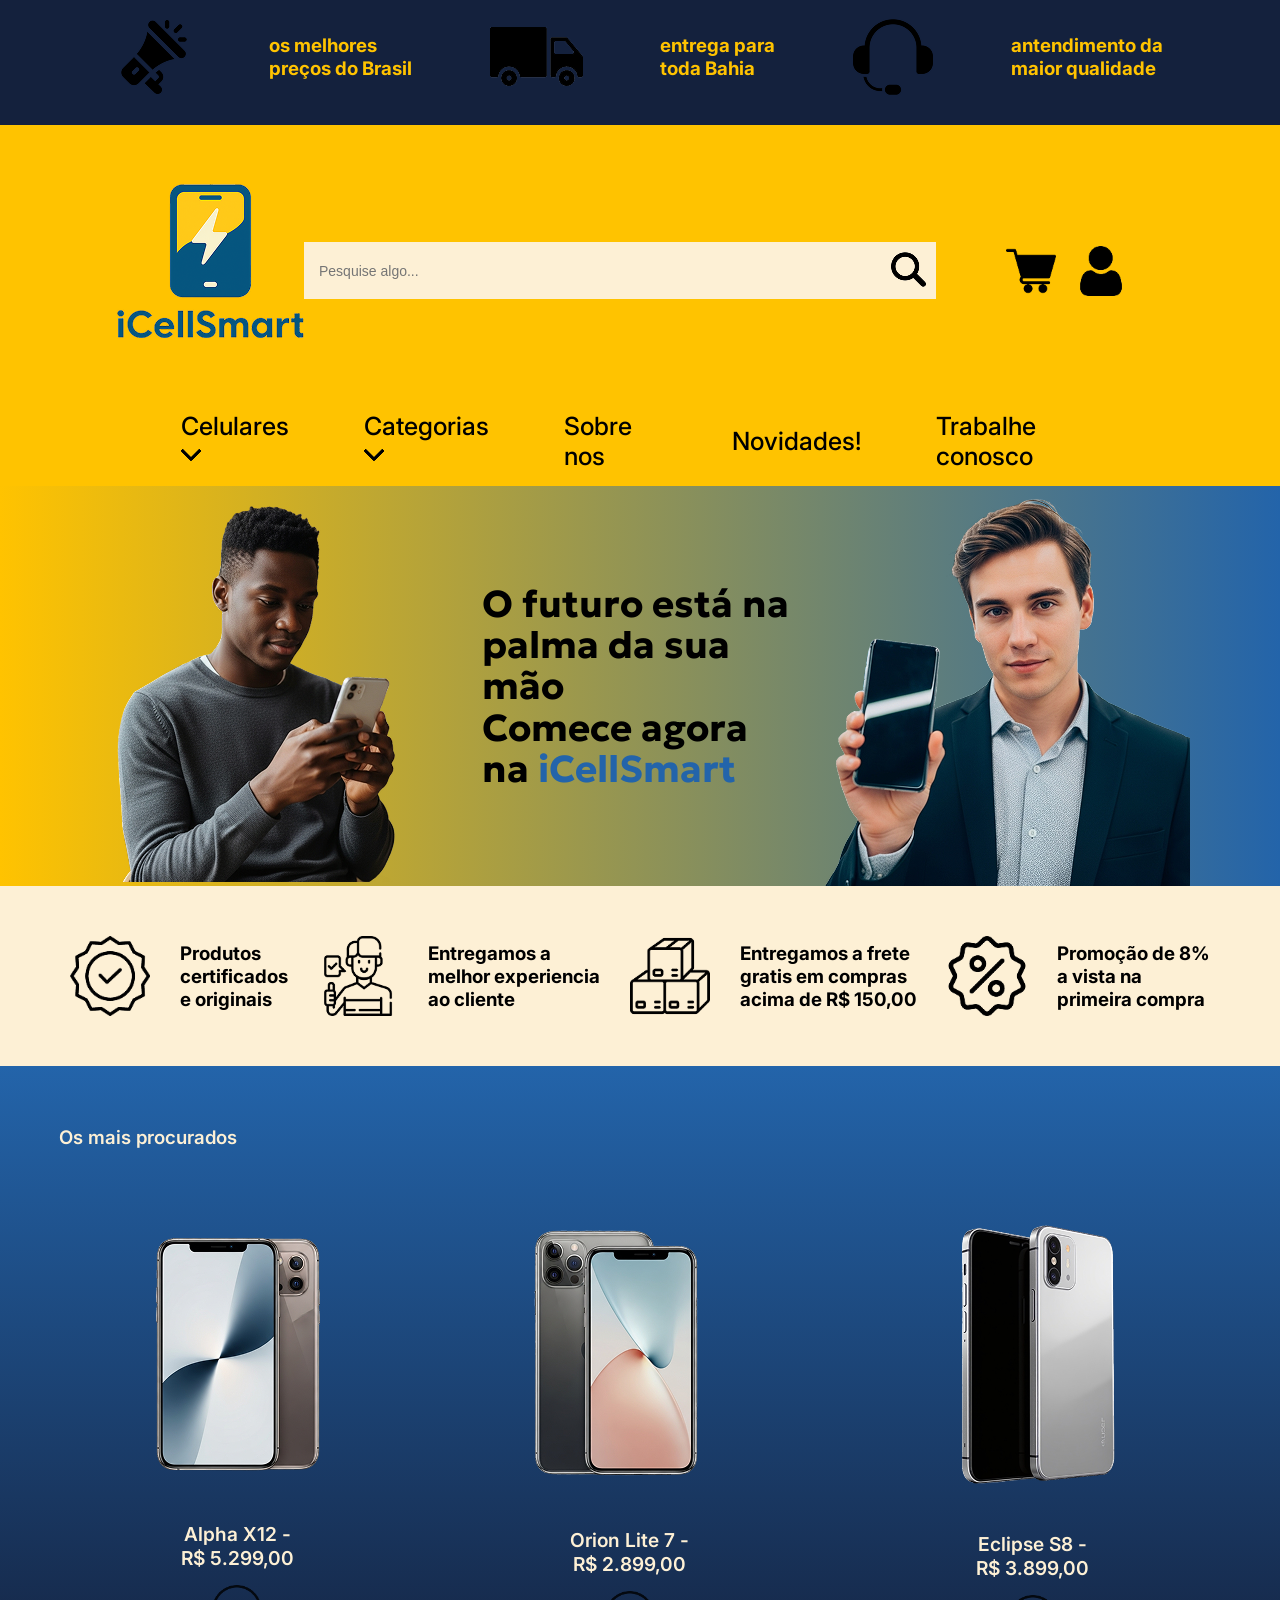
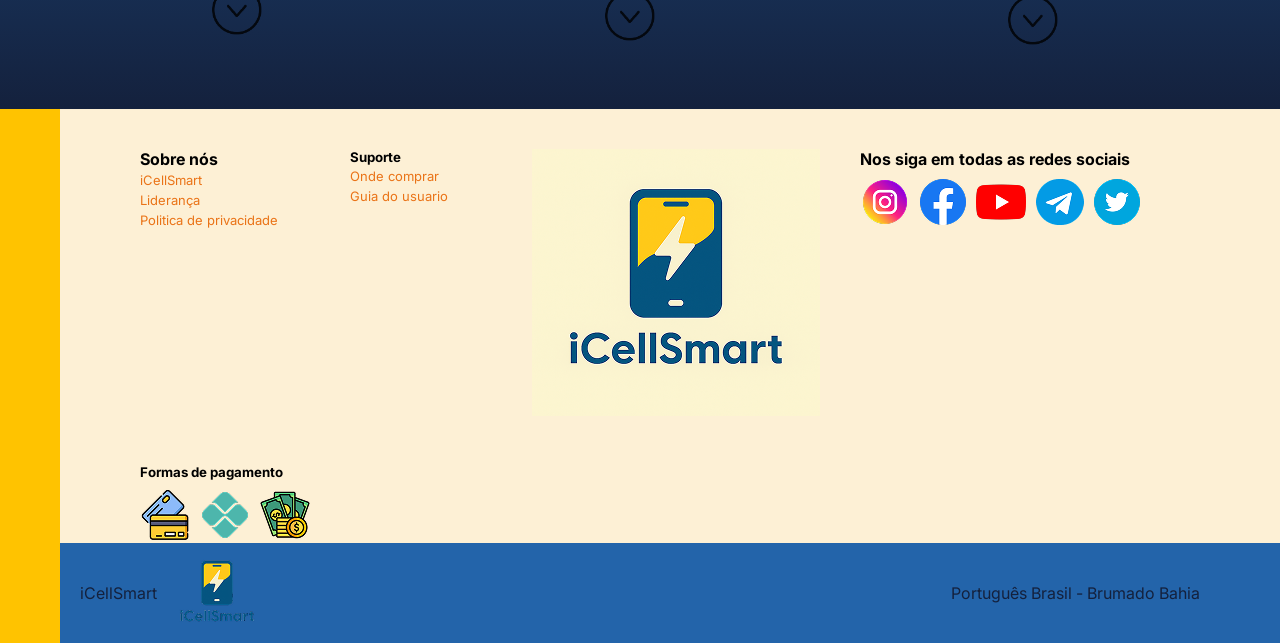
==== index.html @ d21374c1 "first commit" ====
<!DOCTYPE html>
<html lang="pt-br">
<head>
    <meta charset="UTF-8">
    <title>iCellSmart</title>
    <link rel="stylesheet" href="estilo.css">
    <link rel="preconnect" href="https://fonts.googleapis.com">
    <link rel="preconnect" href="https://fonts.gstatic.com" crossorigin>
    <link href="https://fonts.googleapis.com/css2?family=Geologica:wght@100..900&family=Inter:ital,opsz,wght@0,14..32,100..900;1,14..32,100..900&display=swap" rel="stylesheet">
    <link rel="icon" type="image/png" href="imagem/logopequeno 1.png">
</head>
<body>
    <section id="topo">
        <div class="container">  
            <h3 id="lads"><img src="imagem/megaphone.png"> os melhores <br> preços do Brasil <img src="imagem/cargo-truck.png"> entrega para <br> toda Bahia <img src="imagem/support.png"> antendimento da <br> maior qualidade</h3>
        </div>
    
    </section>
    <header id="menu-top">
        <div class="container grid-topo">
            <h1 id="logo">
                <a href="index.html"><img src="imagem/Logo.png"></a>
            </h1>
            <div id="pesq"> 
                <input type="text" placeholder="Pesquise algo...">
                <button><img src="imagem/magnifying-glass 1.png" alt=""></button>
            </div>
            <div class="icones-menu">
                <img src="imagem/shopping-cart.png" alt="">
                <img src="imagem/user1.png" alt="">
                <div id="user-icone">
                    <p>Minha conta</p>
                    <a href=""> Entrar </a> <br>
                    <a href=""> Lista de desejos</a>
                </div>
            </div>
        </div>
        <div>
            <nav class="menu-nav">
                    <ul>
                        <li> <a href="#celulares">Celulares<img src="imagem/left-arrow 1.png" > </a></li>
                        <li> <a href="celulares.html">Categorias<img src="imagem/left-arrow 2.png" > </a></li>
                        <li> <a href="sobrenos.html">Sobre nos</a></li>
                        <li> <a href="novidades.html">Novidades!</a></li>
                        <li> <a href="trabalheconosco.html">Trabalhe conosco</a></li>
                    </ul>
            </nav>
        </div>
    </div>
    </header>
    <section id="banner-principal">
        <div class="conteudo-banner">
            <img src="imagem/homem1.png" alt="" class="imagem-esquerda">
            <div class="texto-banner">
                <h1>O futuro está na palma da sua mão<br>Comece agora na <span class="text-azul">iCellSmart</span></h1>
            </div>
        <img src="imagem/homem2.png" alt="" class="imagem-direita">
    </section>
    <main>
        <section id="info">
            <div class="container">
                <div class="icones">
                    <article class="icones">
                        <img src="imagem/quality.png"> <h3>Produtos <br> certificados <br>e originais</h3>
                        <img src="imagem/customer-service.png"> <h3>Entregamos a<br> melhor experiencia <br> ao cliente </h3>
                        <img src="imagem/boxes.png"> <h3>Entregamos a frete <br> gratis em compras <br> acima de R$ 150,00</h3>
                        <img src="imagem/discount.png"> <h3>Promoção de 8% <br> a vista na <br> primeira compra</h3>
                    </article>

                </div>
            </div>
        </section>
        <section id="celulares">
            <div class="container">
                <h3 id="titul-cel">Os mais procurados</h3>
                <div class="produtos">
                    <article>
                        <img src="imagem/celular1.png">
                        <h2 class="text-branco">Alpha X12 - <br> R$ 5.299,00</h2>
                        <a href="alphax12.html"><img src="imagem/arrow-right1.png"></a>
                    </article>
                    <article>
                        <img src="imagem/celular2.png">
                        <h2 class="text-branco">Orion Lite 7 - <br> R$ 2.899,00</h2>
                        <a href="orionlite7.html"><img src="imagem/arrow-right2.png"></a>
                    </article>
                    <article>
                        <img src="imagem/celular3.png">
                        <h2 class="text-branco">Eclipse S8 - <br> R$ 3.899,00</h2>
                        <a href="eclipses8.html"><img src="imagem/arrow-right3.png"></a>
                    </article>
                </div>
            </div>
        </section>
    </main>
    <footer id="rodape"> 
        <div id="barra-amarela"></div>
        <div class="container grid-rodape">
            <div class="coluna">
                <h4>Sobre nós</h4>
                <ul>
                    <li><a href="">iCellSmart</a></li>
                    <li><a href="">Liderança</a></li>
                    <li><a href="">Politica de privacidade</a></li>
                </ul>
            </div>
            <div class="coluna">
            <h5>Suporte</h5>
                <ul class="coluna">
                    <li><a href="">Onde comprar</a></li>
                    <li><a href="">Guia do usuario</a></li>
                </ul>
            </div>
            <div class="coluna logopeque">
                <h1>
                    <a href="index.html"><img src="imagem/logo2.png"></a>
                </h1>
            </div>
            <div class="coluna">
                <h4>Nos siga em todas as redes sociais</h4>
                <div id="redes">
                    <a href=""><img src="imagem/insta.png" alt=""></a>
                    <a href=""><img src="imagem/face.png" alt=""></a>
                    <a href=""><img src="imagem/youtu.png" alt=""></a>
                    <a href=""><img src="imagem/tele.png" alt=""></a>
                    <a href=""><img src="imagem/twitter.png" alt=""></a>
                </div>
            </div>
            <div class="coluna">
                <h5>Formas de pagamento</h5>
                <div id="paga">
                    <a href=""><img src="imagem/cartao.png" alt=""></a>
                    <a><img src="imagem/pix.png" alt=""></a>
                    <a><img src="imagem/dinhei.png" alt=""></a>
                </div>
            </div>
        </div>
        <div class="barra-abaixo">
            <div style="display: flex; align-items: center; gap: 10px;">    
                <p>iCellSmart</p>
                <img src="imagem/logopequeno.png">
            </div>
            <div>
                <p>Português Brasil - Brumado Bahia</p>
            </div>
        </div>
    </footer>
</body>
</html>
---- estilo.css ----
*{
    margin: 0;
    padding: 0;
    box-sizing: border-box;
}

body{
    background-color: var(--branco);
}

:root{
    --azulescuro: #2364AA;
    --azul: #3DA5D9;
    --azulclaro: #73BFB8;
    --amarelo: #FFC300;
    --laranja: #EA7317;
    --azuldasruas: #14213D;
    --branco: #FDF0D5;
    --fonte-titulo: "Geologica", sans-serif;
    --fonte-texto: "Inter", sans-serif;
}
.container{
    max-width: 1202px;
    margin: 0 auto;
    padding: 0 20px;
}

body{
    font-family: var(--fonte-texto);
}

#topo{
    width: 100%;
    min-height: 125px;
    background-color: var(--azuldasruas);
}

#lads{
    padding: 10px 19px;
    display: flex;
    justify-content: space-around;
    align-items: center;
    color: var(--amarelo);
}

#menu-top{
    width: 100%;
    padding: 15px 0;
    background-color: var(--amarelo);
    display: flex;  
    flex-direction:column ;
    align-items: center;
    gap: 10px;
}

#logo > img{
    width: 70px;
    height: auto;
}

#pesq{
    width: 100%;
    max-width: 737px;
    height: 57px;
    display: flex;
    align-items: center;
    background-color: var(--branco);
}

#pesq > input{
    border: none;
    padding: 10px 15px;
    width: 100%;
    font-size: 14px;
    outline: none;
    background-color: var(--branco);
}

#pesq > button{
    border: none;
    background: none;
    padding: 0 10px;
    cursor: pointer;
}

#pesq > img{
    width: 20px;
    height: 20px;
}

.menu-nav{
    width: 90%;
    margin: 0 auto;
}

.menu-nav > ul{
    display: flex;
    justify-content: center;
    align-items: center;
    gap: 75px;
    list-style: none;
    font-size: 25px;
}

.menu-nav a{
    text-decoration: none;
    color: black;
    font-weight: 500;
    transition: 0.3s;
}

.menu-nav a:hover{
    color: var(--azulescuro);
}

.menu-nav > img{
    width: 12px;
    margin-left: 5px;
}

.icones-menu{
    position: relative;
    display: flex;
    align-items: center;
    gap: 20px;
}

.icones-menu > img{
    width: 50px;
    height: 50px;
    cursor: pointer;
}

#user-icone{
    display: none;
    top: 100%;
    left: 0;
    position: absolute;
    background-color: var(--branco);
    border: 1px solid var(--laranja);
    height: 90px;
    width: 150px;
    z-index: 1;
    margin: 5px;
    padding: 10px;
}

#user-icone p{
    font-weight: 700;
}

#user-icone a{
    text-decoration: none;
    color: black;
    font-weight: 500;
    transition: 0.3s;
}

#user-icone a:hover{
    color: var(--azul);
}

.icones-menu:hover #user-icone{
    display: block;
}

.grid-topo{
    display: grid;
    grid-template-columns: 150px 1fr auto auto;
    align-items: center;
    gap: 70px;
    width: 90%;
    margin: 0 auto;
}

#banner-principal {
    width: 100%;
    height: 400px;
    background: linear-gradient(to right, var(--amarelo), var(--azulescuro));
    display: flex;
    justify-content: center;
    align-items: center;
    overflow: hidden;
}

.conteudo-banner {
    display: flex;
    align-items: center;
    justify-content: space-between;
    width: 90%;
    max-width: 1100px;
}


.texto-banner {
    text-align: left;
    color: black;
    font-family: var(--fonte-titulo);
    font-size: 25px;
    line-height: 1.1;
    font-weight: 400;
}

.text-azul{
    color:var(--azulescuro);
}

#info{
    padding: 30px 0;
    background-color: var(--branco);
}

.icones{
    display: flex;
    justify-content: space-around;
    align-items: center;
}

.icones > img{
    width: 80px;
    height: auto;
}

.icones{
    gap: 30px;
    padding: 10px 0;
}

#celulares{
    padding: 60px 0;
    background-image: linear-gradient(to top, var(--azuldasruas), var(--azulescuro));
}

.produtos{
    display: flex;
    justify-content: space-around;
    align-items: center;
    gap: 30px;
    flex-wrap: wrap;
}

.produtos > article{
    text-align: center;
    transition: transform 0.3s ease, opacity 0.3s ease;
}

.produtos > article > img{
    max-width: 350px;
    height: auto;
    margin-bottom: 15px;
}

#titul-cel{
    color: var(--branco);
    font-family: var(--fonte-texto);
    font-weight: 600;
    text-align: left;
    margin-bottom: 40px;
}

.text-branco{
    color: var(--branco);
    font-family: var(--fonte-texto);
    font-weight: 600;
    font-size: 1.2rem;
    margin-bottom:15px ;
}

.produtos article a img{
    width: 50px;
    opacity: 0.8;
    transition: transform 0.3 ease, opacity 0.3 ease;
}

#rodape{
    position: relative;
    background-color: var(--branco);
    padding: 40px 0 0 0;
    font-family: var(--fonte-texto);
    overflow: hidden;
}

.grid-rodape{
    display: grid;
    grid-template-columns: 1fr 1fr 1fr 1.5fr;
    align-items: start;
    gap: 40px;
    max-width: 1200px;
    margin: 0 auto;
    padding: 0 100px;
    box-sizing: border-box;
}

.grid-rodape > h4{
    font-size: 16px;
    margin-bottom: 10px;
}

.grid-rodape > ul{
    padding: 0;
}

.grid-rodape > li{
    margin-bottom: 5px;
}

.grid-rodape a{
    text-decoration: none;
    color: var(--laranja);
    font-size: 13px;
}

.grid-rodape a:hover{
    color: var(--azuldasruas);
}

.logopeque{
    display: flex;
    justify-content: center;
}

.logopeque > img{
    width: 150px;
    display: block;
    margin: 0 auto;
}

#redes{
    display: flex;
    gap: 10px;
    margin-top: 10px;
}

#redes > img{
    width: 40px;
    margin-right: 10px;
}

#paga{
    display: flex;
    gap: 10px;
    margin-top: 10px;
}

#paga > img{
    width: 40px;
    margin-right: 10px;
}

.barra-abaixo{
    background-color: var(--azulescuro);
    color: var(--azuldasruas);
    display: flex;
    justify-content: space-between;
    align-items: center;
    box-sizing: border-box;
    padding: 0 80px;
    margin-top: 0;
    width: 100%;
}

.barra-abaixo > img{
    width: 50px;
    height: auto;
}

.barra-abaixo > p{
    color: var(--azuldasruas);
    margin: 0;
    font-size: 15px;
}

ul{
    list-style: none;
}

#barra-amarela{
    position: absolute;
    left: 0;
    top: 0;
    width: 60px;
    height: 100%;
    background-color: var(--amarelo);
    z-index: 0;
}

#barra-amarela-sobrenos{
    position: absolute;
    left: 0;
    top: 0;
    width: 60px;
    height: 100%;
    background-color: var(--amarelo);
    z-index: 0;
}

#conteudo{
    width: 100%;
    background-color: var(--branco);
}

.area-interna{
    min-height:600px;
    padding: 10px 20px;
}

.area-interna > h3{
    font-family: var(--fonte-texto);
    font-size: 2.5rem;
    font-weight: 900;
    color: var(--azul);
    margin: 20px 0;
}

.area-interna > p{
    font-size: 1.15rem;
    color: var(--azuldasruas);
    line-height: 150%;
    text-indent: 24px;
    margin-bottom: 13px;
    text-align: justify;
}

.area-interna .imagem-dono{
    width: 250px;
    height: auto;
    border-radius: 20px;
    margin: 10px;
    float: right;
    align-items: center;
}

.area-interna .imagem-esquerda{
     width: 150px;
    height: auto;
    border-radius: 20px;
    margin: 5px;
    float: left;
    align-items: center;
}

.conteudo-novidades{
    max-width: 1000px;
    margin: 60px auto;
    padding: 0 20px;
    display: flex;
    flex-direction: column;
    gap: 40px;
}

.novidade{
    background-color: var(--amarelo);
    padding: 30px;
    border-radius: 12px;
    box-shadow: 0 4px 10px black;
}

.novidade > h2{
    color: var(--azuldasruas);
    margin-bottom: 10px;
    font-size: 1.6rem;
}

#trabalhe{
    background-color: var(--branco);
    color: var(--azuldasruas);
    padding: 60px 20px;
    font-family: var(--fonte-texto);
    min-height: 100vh;
}

.intro-trabalho{
    max-width: 900px;
    margin: 0 auto 40px;
    text-align: center;
}

.intro-trabalho > h1{
    font-family: var(--fonte-titulo);
    color: var(--azuldasruas);
    margin-bottom: 15px;
    font-size: 2.2rem;
}

.intro-trabalho > p1{
    font-size: 1.1rem;
    line-height: 1.6;
}

.requisitos{
    max-width: 800px;
    margin: 0 auto 40px;
    background: var(--branco);
    border-radius: 10px;
    padding: 30px;
    box-shadow: 0 2px 8px black;
}

.requisitos > h2{
    color: var(--azuldasruas);
    margin-bottom: 15px;
}

.requisitos > ul{
    list-style: none;
    padding: 0;
}

.requisitos > li{
    margin-bottom: 10px;
    font-size: 1rem;
}

.candidatura{
    text-align: center;
    max-width: 800px;
    margin: 0 auto;
}

.candidatura h2{
    color: var(--laranja);
    margin-bottom: 15px;
}

.candidatura #gmail{
    color: var(--azulescuro);
    font-size: 1.1rem;

}

#vendas {
    background-image: linear-gradient(to bottom, var(--azulescuro), var(--azul));
    font-family: var(--fonte-texto);
    padding-bottom: 60px;
}

.banner-produtos {
    text-align: center;
    padding: 60px 20px 30px;
    background-color: var(--azulclaro);
    color: var(--azuldasruas);
}

.banner-produtos h1 {
    font-family: var(--fonte-titulo);
    font-size: 2.2rem;
    margin-bottom: 10px; 
}

.banner-produtos p {
    font-size: 1.1rem;
}

.filtros{
    display: flex;
    justify-content: center;
    align-items: center;
    gap: 15px;
    padding: 20px;
}

.filtros input, .filtros select{
    padding: 10px 15px;
    border: 1px solid black;
    border-radius: 10px;
    font-size: 15px;
    width: 250px;
}

.grid-prosutos{
    display: grid;
    grid-template-columns: repeat(auto-fit, minmax(250px 1fr));
    gap: 30px;
    max-width: 1200px;
    margin: 0 auto;
    padding: 30px 20px;
}

.produto{
    background-color: var(--branco);
    border-radius: 20px;
    box-shadow: 0px 5px 15px black;
    text-align: center;
    padding: 20px;
    transition: transform 0.3s ease;
}

.produto:hover {
    transform: translateY(-8px);
}

.produto img{
    width: 180px;
    height: auto;
    margin-bottom: 10px;
}

.produto h2{
    font-size: 1.2rem;
    margin-bottom: 5px;
    color: var(--azuldasruas);
}

.produto p{
    font-size: 1rem;
    font-weight: bold;
    color: var(--azul);
    margin-bottom: 10px;
}

.btn-comprar{
    background-color: var(--azulescuro);
    color: var(--branco);
    padding: 10px 20px;
    text-decoration: none;
    border-radius: 10px;
    transition: background-color 0.3s;
}

.btn-comprar:hover{
    background-color: var(--azul);
}

#produto-detalhe {
    background-color: #f5f7fa;
    padding: 80px 0;
    font-family: var(--fonte-texto);
}

.produtos-container {
    max-width: 1100px;
    margin: 0 auto;
    display: grid;
    grid-template-columns: 1fr 1fr;
    gap: 60px;
    align-items: center;
    background-color: var(--branco);
    padding: 50px;
    border-radius: 20px;
    box-shadow: 0 8px 25px black;
}

.produto-imagem img {
    width: 450px;
    border-radius: 15px;
    transition: transform 0.3s ease;
}

.produto-imagem img:hover{
    transform: scale(1.05);
}

.produto-info h1{
    font-size: 2.3rem;
    color: var(--azuldasruas);
    margin-bottom: 15px;
}

.produto-info .descricao {
    font-size: 1rem;
    color: var(--azuldasruas);
    margin-bottom: 20px;
    line-height: 1.6;
}

.especificacoes {
    list-style: none;
    padding: 0;
    margin-bottom: 30px;
}

.especificacoes li{
    background-color: var(--amarelo);
    margin-bottom: 8px;
    padding: 10px 15px;
    border-radius: 8px;
    font-size: 0.95rem;
    color: var(--laranja);
}

.preco{
    font-size: 1.8rem;
    font-weight: bold;
    color: var(--azulescuro);
    margin-bottom: 25px;
}

.btn-comprar-produto {
    display: inline-block;
    background-color: var(--azulescuro);
    color: var(--branco);
    text-decoration: none;
    padding: 15px 40px;
    border-radius: 10px;
    font-size: 1rem;
    transition: all 0.3s ease;
}

.btn-comprar-produto:hover{
    background-color: var(--amarelo);
    color: var(--azulclaro);
    transform: scale(1.05);
}
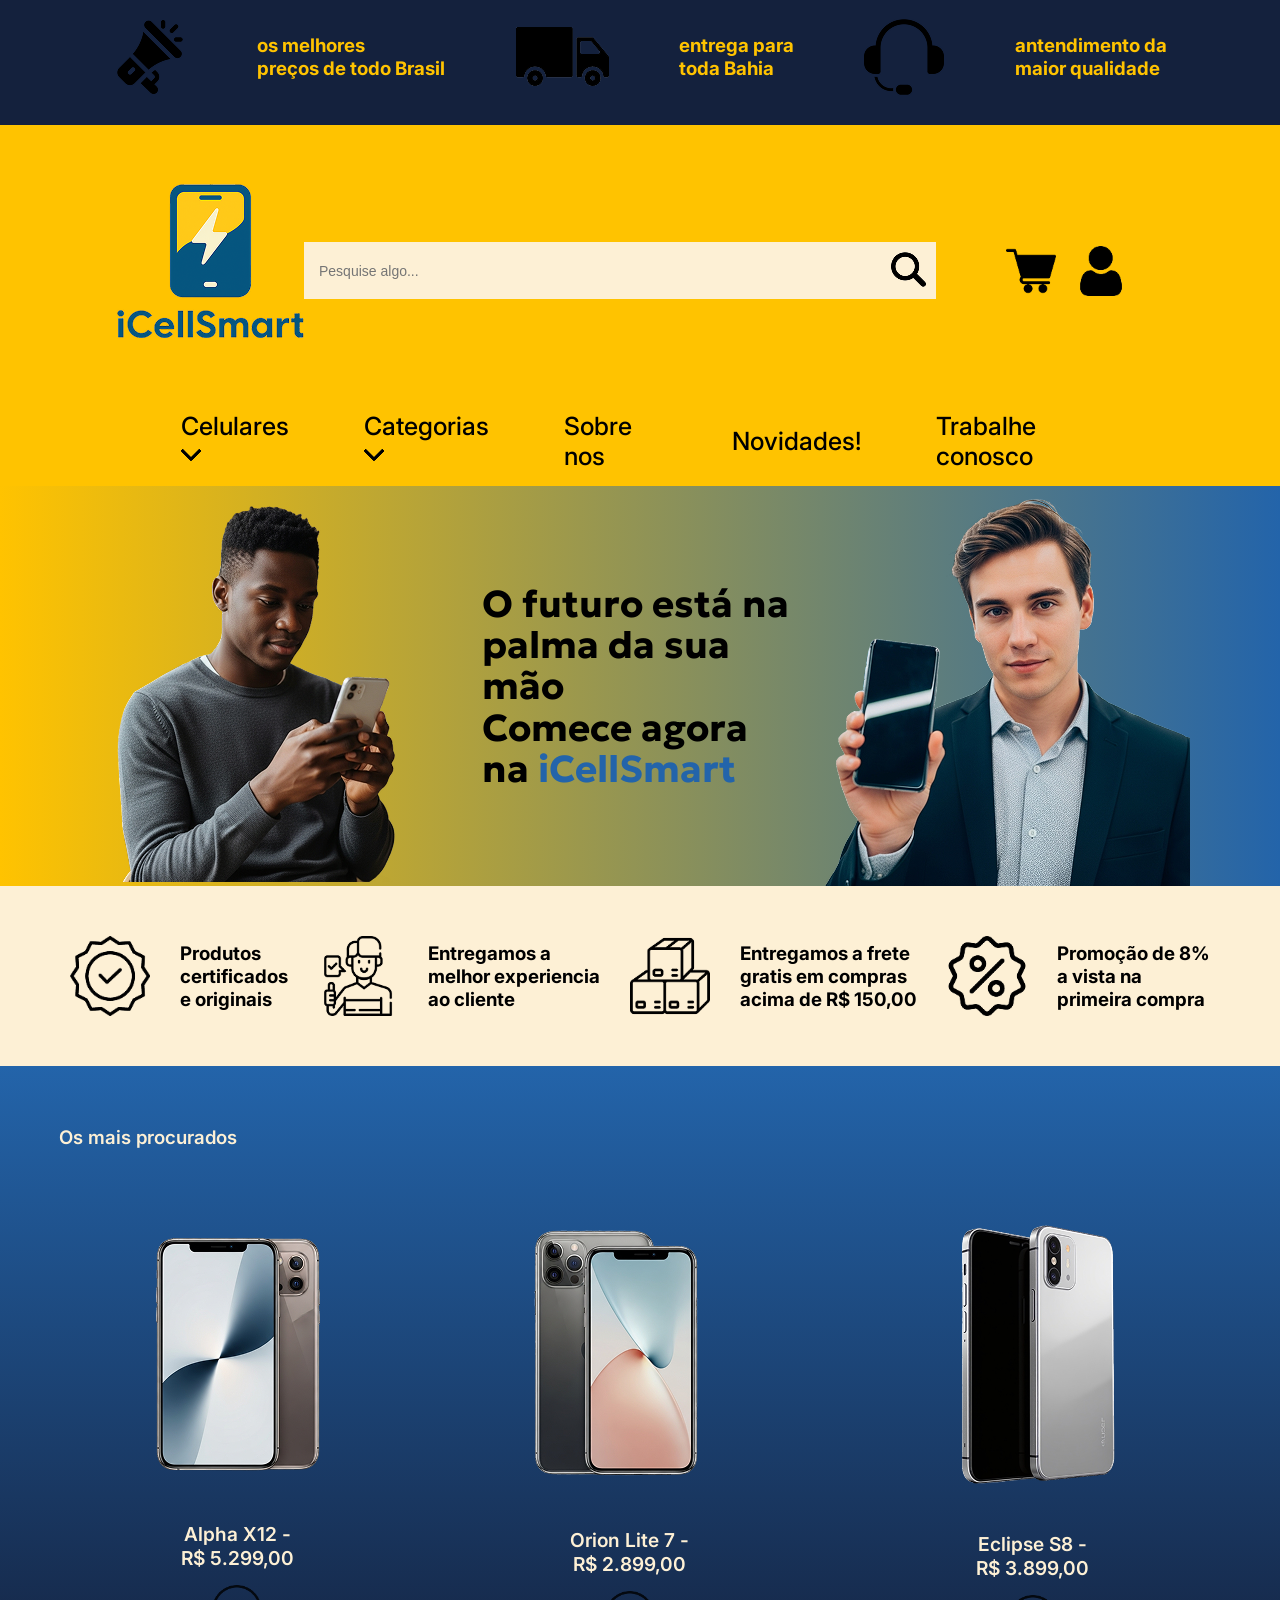
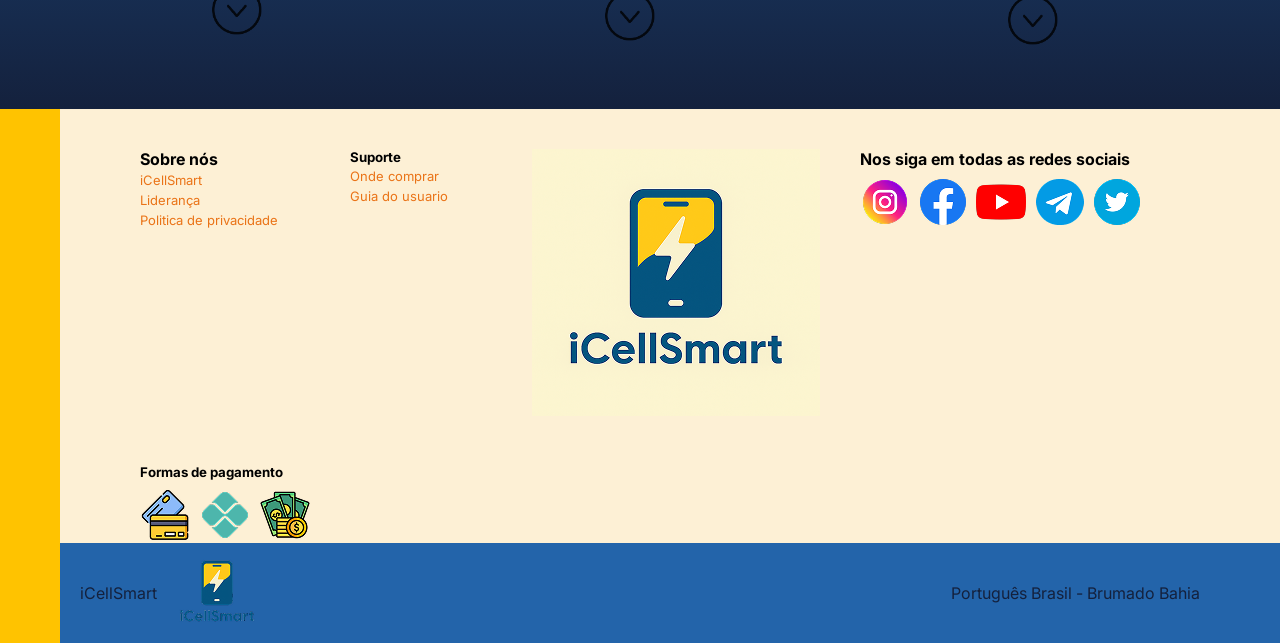
==== commit 16d805c0: "alterei o topo" ====
--- a/index.html
+++ b/index.html
@@ -12,7 +12,7 @@
 <body>
     <section id="topo">
         <div class="container">  
-            <h3 id="lads"><img src="imagem/megaphone.png"> os melhores <br> preços do Brasil <img src="imagem/cargo-truck.png"> entrega para <br> toda Bahia <img src="imagem/support.png"> antendimento da <br> maior qualidade</h3>
+            <h3 id="lads"><img src="imagem/megaphone.png"> os melhores <br> preços de todo Brasil <img src="imagem/cargo-truck.png"> entrega para <br> toda Bahia <img src="imagem/support.png"> antendimento da <br> maior qualidade</h3>
         </div>
     
     </section>
